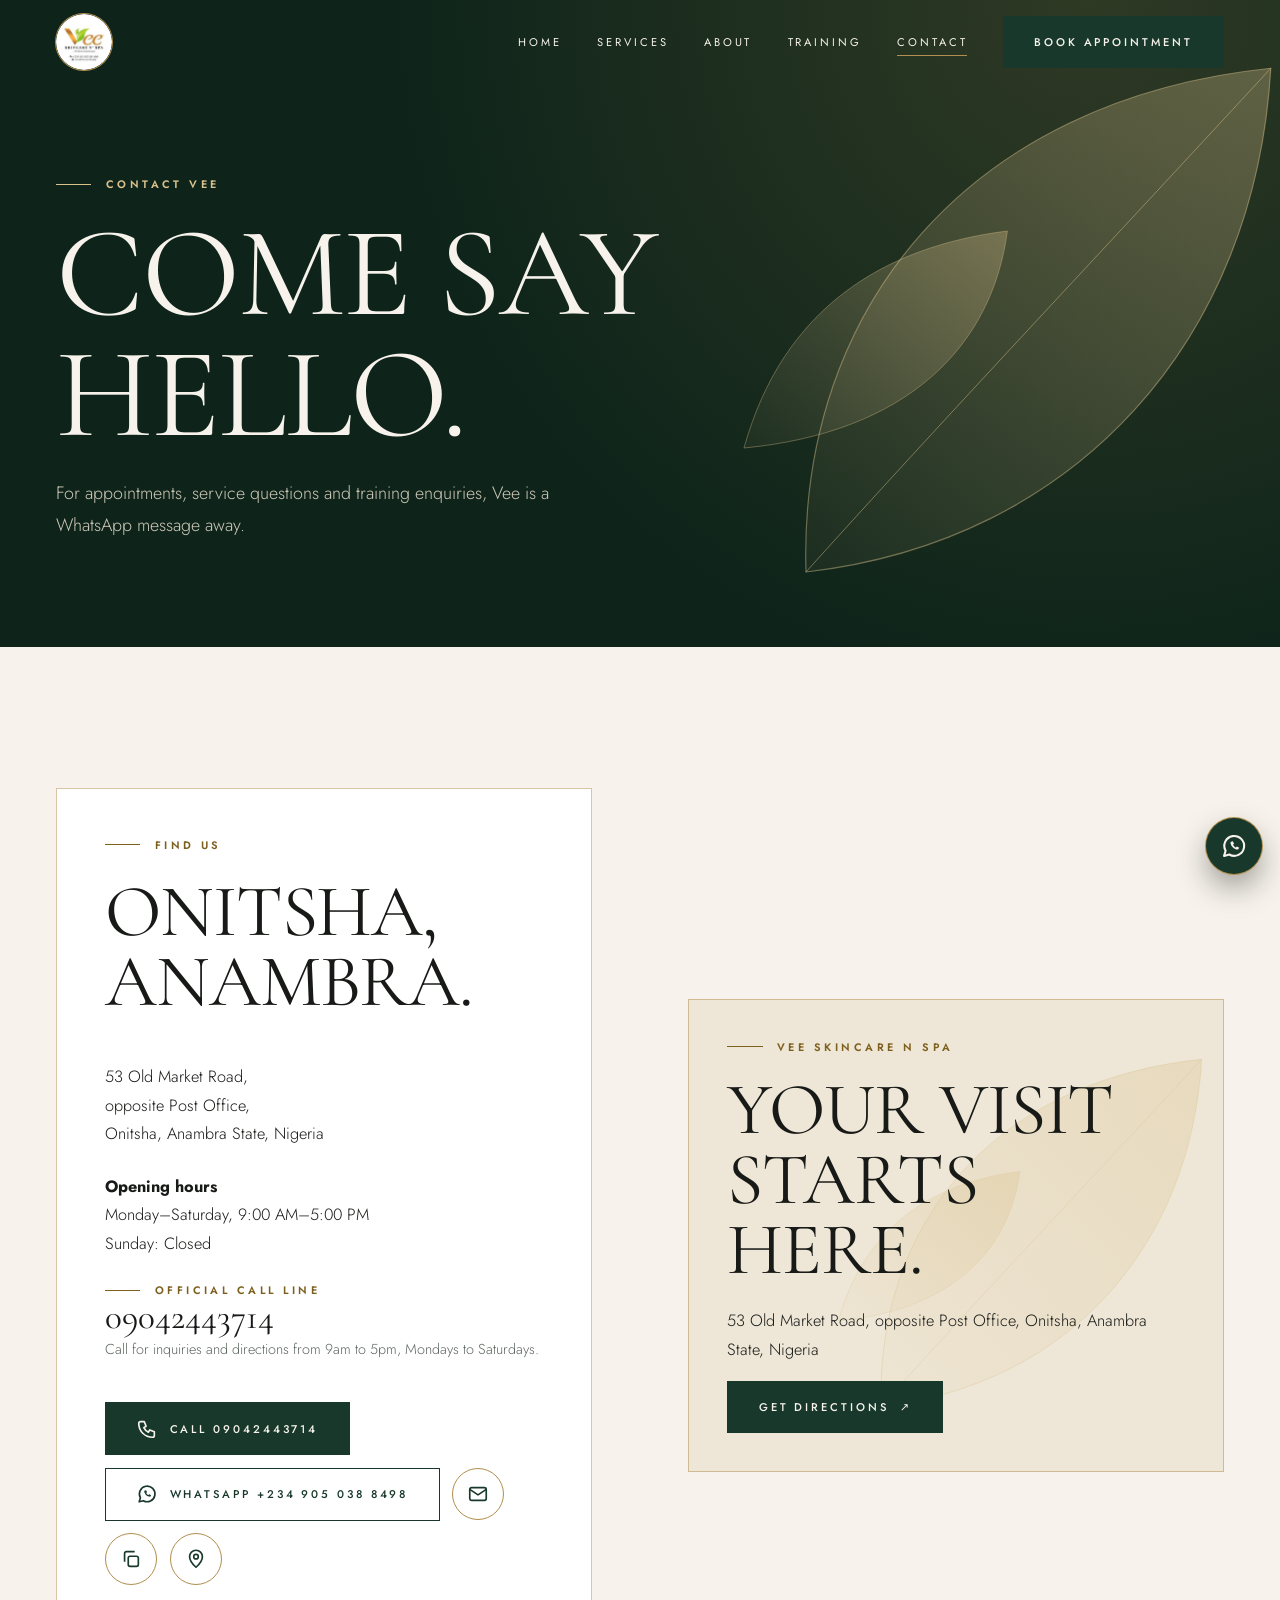
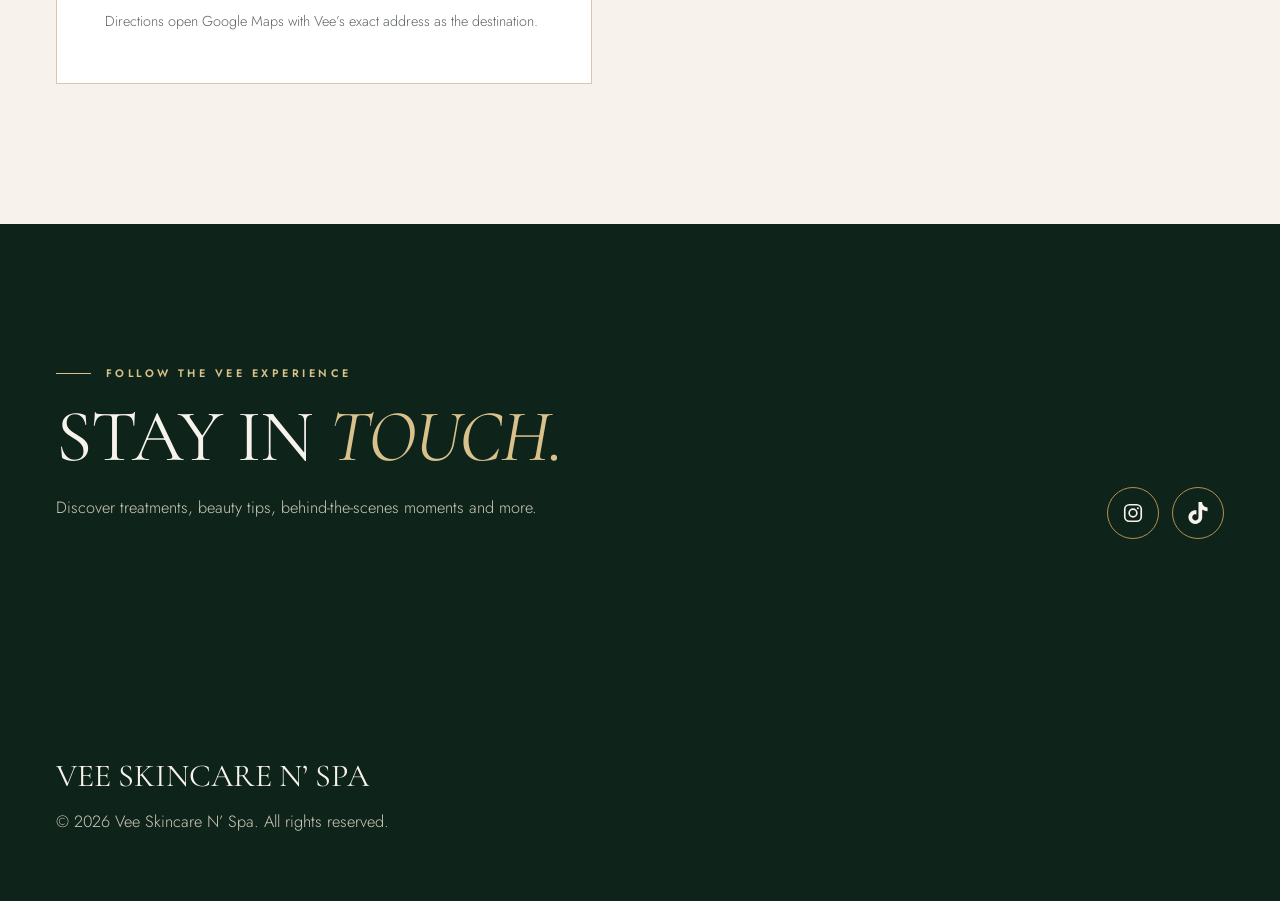
==== contact.html @ a5ddc97e "Vee Skincare N' Spa premium website" ====
<!doctype html>
<html lang="en">
  <head>
    <meta charset="utf-8" />
    <meta name="viewport" content="width=device-width, initial-scale=1" />
    <title>Contact | Vee Skincare N’ Spa</title>
    <meta
      name="description"
      content="Contact Vee Skincare N’ Spa in Onitsha."
    />
    <link rel="icon" href="logo.jpg" />
    <link rel="preconnect" href="https://fonts.googleapis.com" /><link rel="preconnect" href="https://fonts.gstatic.com" crossorigin /><link href="https://fonts.googleapis.com/css2?family=Cormorant+Garamond:ital,wght@0,400;0,500;1,400&family=Jost:wght@300;400;500&display=swap" rel="stylesheet" />
    <link rel="stylesheet" href="css/style.css" />
  </head>
  <body>
    <a class="skip-link" href="#main">Skip to content</a>
    <header class="site-header inner">
      <nav class="nav container" aria-label="Main navigation">
        <a class="brand" href="index.html"
          ><img src="logo.jpg" alt="Vee Skincare N’ Spa logo"
        /></a>
        <div class="nav-links">
          <a href="index.html">Home</a><a href="services.html">Services</a
          ><a href="about.html">About</a><a href="training.html">Training</a
          ><a href="contact.html">Contact</a
          ><a class="button" data-book target="_blank" rel="noopener"
            >Book appointment</a
          >
        </div>
        <button
          class="menu-toggle"
          type="button"
          aria-label="Open menu"
          aria-expanded="false"
          aria-controls="mobile-navigation"
        ><span></span><span></span></button>
      </nav>
    </header>
      <nav
        class="mobile-menu"
        id="mobile-navigation"
        aria-label="Mobile navigation"
        aria-hidden="true"
      >
        <a href="index.html">Home</a><a href="services.html">Services</a
        ><a href="about.html">About</a><a href="training.html">Training</a
        ><a href="contact.html">Contact</a
        ><a
          class="button button--light"
          data-book
          target="_blank"
          rel="noopener"
          >Book appointment</a
        >
      </nav>

    <main id="main">
      <section class="page-hero">
        <div class="container">
          <p class="eyebrow">Contact Vee</p>
          <h1 class="display">COME SAY HELLO.</h1>
          <p class="lede">
            For appointments, service questions and training enquiries, Vee is a
            WhatsApp message away.
          </p>
        </div>
      </section>
      <section class="section" id="directions">
        <div class="container contact-block">
          <div class="contact-card">
            <p class="eyebrow">Find us</p>
            <h2 class="heading">ONITSHA,<br />ANAMBRA.</h2>
            <p>53 Old Market Road,<br />opposite Post Office,<br />Onitsha, Anambra State, Nigeria</p>
            <p>
              <strong>Opening hours</strong><br />Monday–Saturday, 9:00 AM–5:00
              PM<br />Sunday: Closed
            </p>
            <div class="contact-call-line"><p class="eyebrow">Official call line</p><a class="call-number" data-call href="tel:+2349042443714">09042443714</a><p class="call-note">Call for inquiries and directions from 9am to 5pm, Mondays to Saturdays.</p></div>
            <div class="contact-actions"><a class="button" data-call data-icon="phone" href="tel:+2349042443714">Call 09042443714</a><a class="button button--outline" data-whatsapp data-icon="whatsapp" target="_blank" rel="noopener noreferrer">WhatsApp +234 905 038 8498</a><a class="contact-action icon-action" data-icon="email" href="mailto:veeskincareorganic@gmail.com" aria-label="Email Vee Skincare N Spa"></a><button class="contact-action contact-action--button icon-action" data-icon="copy" type="button" data-copy="veeskincareorganic@gmail.com" aria-label="Copy Vee Skincare N Spa email"></button><a class="contact-action icon-action" data-icon="location" data-directions href="https://www.google.com/maps/dir/?api=1&amp;destination=53%20Old%20Market%20Road%2C%20opposite%20Post%20Office%2C%20Onitsha%2C%20Anambra%20State%2C%20Nigeria" target="_blank" rel="noopener noreferrer" aria-label="Get directions to Vee Skincare N Spa"></a></div>
            <p class="contact-note">Directions open Google Maps with Vee’s exact address as the destination.</p>
          </div>
          <div class="map-placeholder">
            <div>
              <p class="eyebrow">Vee Skincare N Spa</p><h2 class="heading">YOUR VISIT<br />STARTS HERE.</h2><p>53 Old Market Road, opposite Post Office, Onitsha, Anambra State, Nigeria</p><a class="button" data-directions href="https://www.google.com/maps/dir/?api=1&amp;destination=53%20Old%20Market%20Road%2C%20opposite%20Post%20Office%2C%20Onitsha%2C%20Anambra%20State%2C%20Nigeria" target="_blank" rel="noopener noreferrer">Get directions <span aria-hidden="true">↗</span></a>
            </div>
          </div>
        </div>
      </section>
      <section class="section dark">
        <div class="container cta-panel">
          <div>
            <p class="eyebrow">Follow the Vee experience</p>
            <h2 class="heading">STAY IN <em>TOUCH.</em></h2>
            <p>
              Discover treatments, beauty tips, behind-the-scenes moments and
              more.
            </p>
          </div>
          <div class="social-links social-links--light" aria-label="Vee Skincare N Spa social links"><a href="https://www.instagram.com/vee_aesthetics_n_spa/" data-icon="instagram" target="_blank" rel="noopener noreferrer" aria-label="Instagram Vee Skincare N Spa"></a><a href="https://www.tiktok.com/@veeskincarenspa" data-icon="tiktok" target="_blank" rel="noopener noreferrer" aria-label="TikTok Vee Skincare N Spa"></a></div>
        </div>
      </section>
    </main>
    <footer class="footer">
      <div class="container">
        <h3>VEE SKINCARE N’ SPA</h3>
        <p>
          © <span data-year></span> Vee Skincare N’ Spa. All rights reserved.
        </p>
      </div>
    </footer>
    <button class="to-top" type="button" aria-label="Back to top"><svg viewBox="0 0 24 24" fill="none" stroke="currentColor" stroke-width="2" stroke-linecap="round" stroke-linejoin="round"><path d="M12 19V5M5 12l7-7 7 7"/></svg></button>
    <a
      class="whatsapp-float"
      data-whatsapp
      target="_blank"
      rel="noopener"
      aria-label="Chat on WhatsApp"
      >WA</a
    >
    <div class="mobile-bar">
      <a class="button" data-book target="_blank" rel="noopener">Book</a
      ><a
        class="button button--ghost"
        data-whatsapp
        target="_blank"
        rel="noopener"
        >WhatsApp</a
      >
    </div>
    <script src="js/data.js"></script>
    <script src="js/script.js"></script>
  </body>
</html>
---- css/style.css ----
/* Vee Skincare N’ Spa — luxury editorial design system */
:root{
  --ivory:#f7f3ec;--bone:#eee6d6;--forest:#17382a;--deep:#0e241a;--gold:#b28f4e;--gold-l:#d9c18c;--ink:#181a17;--muted:#5d655f;
  --gold-ink:#7d5f1e;--serif:"Cormorant Garamond","Iowan Old Style",Georgia,serif;--sans:"Jost",system-ui,-apple-system,"Segoe UI",sans-serif;
  --pad:clamp(1.25rem,4.5vw,3.5rem);--ease:cubic-bezier(.19,.7,.2,1);
  /* Photography — real, license-free Unsplash photos. Swap any URL here to
     change an image everywhere it is used; see README for the source list. */
  --img-facial:url("https://images.unsplash.com/photo-1570172619644-dfd03ed5d881?auto=format&fit=crop&w=1800&q=80");
  --img-spa:url("https://images.unsplash.com/photo-1540555700478-4be289fbecef?auto=format&fit=crop&w=1400&q=80");
  --img-skin:url("https://images.unsplash.com/photo-1612817288484-6f916006741a?auto=format&fit=crop&w=1400&q=80");
  --img-massage:url("https://images.unsplash.com/photo-1544161515-4ab6ce6db874?auto=format&fit=crop&w=1400&q=80");
  --img-massage2:url("https://images.unsplash.com/photo-1519823551278-64ac92734fb1?auto=format&fit=crop&w=1400&q=80");
  --img-facial2:url("https://images.unsplash.com/photo-1706795033728-9232ef548a16?auto=format&fit=crop&w=1400&q=80");
  --img-aesthetics:url("https://images.unsplash.com/photo-1746708810803-722593e53772?auto=format&fit=crop&w=1400&q=80");
  --img-body:url("https://images.unsplash.com/photo-1600334129128-685c5582fd35?auto=format&fit=crop&w=1400&q=80");
  --img-training:url("https://images.unsplash.com/photo-1519415510236-718bdfcd89c8?auto=format&fit=crop&w=1400&q=80")}
*,*::before,*::after{box-sizing:border-box}
html{scroll-behavior:smooth;-webkit-text-size-adjust:100%}
body{margin:0;background:var(--ivory);color:var(--ink);font:300 1.02rem/1.75 var(--sans);overflow-x:hidden;-webkit-font-smoothing:antialiased}
body.menu-open,body.intro-active{overflow:hidden}
img,svg{max-width:100%;display:block}a{color:inherit;text-decoration:none}
:focus-visible{outline:2px solid var(--gold);outline-offset:4px}
.skip-link{position:absolute;left:1rem;top:-4rem;background:var(--forest);color:#fff;padding:.7rem 1rem;z-index:400}.skip-link:focus{top:1rem}
.container{width:min(1240px,100% - 2*var(--pad));margin-inline:auto}
.eyebrow{display:flex;align-items:center;gap:.9rem;font:600 .68rem var(--sans);letter-spacing:.32em;text-transform:uppercase;color:var(--gold-ink);margin:0 0 1.3rem}
.eyebrow::before{content:"";width:2.2rem;height:1px;background:currentColor}
.display,.heading{font-family:var(--serif);font-weight:400;line-height:.95;letter-spacing:-.015em;margin:0 0 1.4rem}
.display{font-size:clamp(3.2rem,10vw,8rem)}.heading{font-size:clamp(2.4rem,6vw,4.6rem)}
em{font-style:italic;color:var(--gold-ink)}
.lede{font-size:1.12rem;color:var(--muted);max-width:52ch}
.section{padding:clamp(5rem,11vw,9rem) 0}
.dark,.pathways-section,.booking-banner,.footer{background:var(--deep);color:var(--ivory)}
.dark p,.footer p,.footer a{color:#cfc9b8}
.footer .button{color:#fff}.footer .button--light{color:var(--deep)}
.text-link{display:inline-flex;gap:.6rem;font:500 .72rem var(--sans);letter-spacing:.24em;text-transform:uppercase;padding-bottom:.5rem;border-bottom:1px solid var(--gold);transition:gap .4s var(--ease),color .3s}
.text-link:hover{gap:1.1rem;color:var(--gold)}
.button{display:inline-flex;align-items:center;justify-content:center;gap:.7rem;min-height:52px;padding:.9rem 1.9rem;background:var(--forest);color:var(--ivory);border:1px solid var(--forest);font:500 .7rem var(--sans);letter-spacing:.26em;text-transform:uppercase;cursor:pointer;transition:background .4s,color .4s,border-color .4s,transform .5s var(--ease)}
.button:hover{background:var(--gold);border-color:var(--gold);color:var(--deep);transform:translateY(-2px)}
.button--light{background:var(--ivory);color:var(--deep);border-color:var(--ivory)}
.button--outline,.button--ghost{background:transparent;color:var(--forest)}
.button--outline-light{background:transparent;color:var(--ivory);border-color:rgba(247,243,236,.55)}
.button--nav{min-height:44px;padding:.6rem 1.3rem}
.site-header:not(.is-scrolled) .button--nav{background:transparent;border-color:var(--gold-l);color:var(--ivory)}
.site-header:not(.is-scrolled) .button--nav:hover{background:var(--gold);color:var(--deep)}
/* photography */
.ph,.hero__image,.statement-section__image,.pathway::before{background-color:var(--forest);background-size:cover;background-position:center}
.ph--facial{background-image:var(--img-facial),linear-gradient(160deg,#1a4632,#0e241a)}
.ph--spa{background-image:var(--img-spa),linear-gradient(200deg,#1f5039,#0e241a)}
.ph--skin{background-image:var(--img-skin),linear-gradient(160deg,#c9a968,#8c6d33)}
.ph--massage{background-image:var(--img-massage),linear-gradient(220deg,#173c2a,#0e241a)}
.ph--massage2{background-image:var(--img-massage2),linear-gradient(200deg,#1a4a35,#0e241a)}
.ph--facial2{background-image:var(--img-facial2),linear-gradient(160deg,#c9a968,#8c6d33)}
.ph--aesthetics{background-image:var(--img-aesthetics),linear-gradient(200deg,#173c2a,#0e241a)}
.ph--body{background-image:var(--img-body),linear-gradient(220deg,#1f5039,#0e241a)}
.ph--training{background-image:var(--img-training),linear-gradient(160deg,#1a4632,#0e241a)}
/* header */
.site-header{position:fixed;inset:0 0 auto;z-index:150;color:var(--ivory);transition:background .5s,box-shadow .5s,color .5s}
.site-header.is-scrolled{background:rgba(247,243,236,.93);backdrop-filter:blur(14px);color:var(--ink);box-shadow:0 1px 0 rgba(23,56,42,.1)}
.nav{display:flex;align-items:center;justify-content:space-between;height:84px}
.brand img{width:56px;height:56px;border-radius:50%;object-fit:cover;box-shadow:0 0 0 1px var(--gold)}
.nav-links{display:none;gap:2.2rem;align-items:center;font:400 .7rem var(--sans);letter-spacing:.26em;text-transform:uppercase}
.nav-links a:not(.button){position:relative;padding:.4rem 0}
.nav-links a:not(.button)::after{content:"";position:absolute;left:0;bottom:0;width:0;height:1px;background:var(--gold);transition:width .5s var(--ease)}
.nav-links a:not(.button):hover::after,.nav-links a[aria-current]::after{width:100%}
.menu-toggle{width:50px;height:50px;background:none;border:1px solid currentColor;color:inherit;cursor:pointer;display:grid;place-content:center;gap:6px;font-size:1.2rem;position:relative}
.menu-toggle span{display:block;width:20px;height:1.5px;background:currentColor;transition:transform .35s var(--ease),opacity .25s var(--ease)}
.menu-toggle[aria-expanded="true"] span:first-child{transform:translateY(3.75px) rotate(45deg)}
.menu-toggle[aria-expanded="true"] span:last-child{transform:translateY(-3.75px) rotate(-45deg)}
.mobile-menu{position:fixed;inset:84px 0 0;z-index:140;background:var(--deep);color:var(--ivory);padding:2.5rem var(--pad);display:flex;flex-direction:column;gap:1.3rem;font:400 2.2rem var(--serif);opacity:0;visibility:hidden;transform:translateY(-10px);transition:.5s var(--ease)}
.mobile-menu.is-open{opacity:1;visibility:visible;transform:none}
.mobile-menu__inner{display:flex;flex-direction:column;gap:1.3rem;align-items:flex-start}
.mobile-menu .button{font:500 .7rem var(--sans)}
@media(min-width:960px){.nav-links{display:flex}.menu-toggle,.mobile-menu{display:none}}
/* hero */
.hero{position:relative;min-height:100svh;display:flex;align-items:flex-end;color:var(--ivory);overflow:hidden;padding:9rem 0 6rem}
.hero__image{position:absolute;inset:-4%;background-image:linear-gradient(180deg,rgba(14,36,26,.5) 0%,rgba(14,36,26,.35) 40%,rgba(14,36,26,.92) 100%),linear-gradient(90deg,rgba(14,36,26,.75),transparent 70%),var(--img-facial),radial-gradient(circle at 70% 20%,#2f6a4c,#0e241a 70%);animation:drift 22s ease-in-out infinite alternate}
@keyframes drift{to{transform:scale(1.07) translate3d(-1%,-1%,0)}}
.hero::after{content:"";position:absolute;inset:1.2rem;border:1px solid rgba(217,193,140,.35);pointer-events:none}
.hero__content{position:relative}
.hero__title{margin-bottom:1.6rem}.hero__title em{display:block}
.hero__copy{max-width:46ch;font-size:1.15rem;color:#e4dece}
.hero-actions{display:flex;flex-wrap:wrap;gap:1rem;margin-top:2.2rem}
.hero__meta{display:flex;gap:1.6rem;flex-wrap:wrap;margin-top:3rem;padding-top:1.4rem;border-top:1px solid rgba(217,193,140,.35);font:400 .68rem var(--sans);letter-spacing:.26em;text-transform:uppercase;color:var(--gold-l)}
.hero__scroll{display:none}
/* layout */
.split,.intro-grid,.contact-block,.location-grid,.cta-panel,.booking-banner__inner,.social-section__inner,.service-intro,.section-head{display:grid;gap:2.5rem}
@media(min-width:900px){.split,.intro-grid,.contact-block,.location-grid{grid-template-columns:1fr 1fr;align-items:center;gap:6rem}.cta-panel,.booking-banner__inner,.social-section__inner,.service-intro,.section-head{grid-template-columns:1fr auto;align-items:end}}
.photo-frame{position:relative;aspect-ratio:4/5;background:var(--bone)}
.photo-frame::after{content:"";position:absolute;inset:1.3rem -1.3rem -1.3rem 1.3rem;border:1px solid var(--gold);z-index:-1}
.photo-frame img,.photo-frame .ph{width:100%;height:100%;object-fit:cover}
.hero::before{content:"";position:absolute;right:-6%;top:12%;width:min(56vw,640px);aspect-ratio:1;background:var(--art-leaf) center/contain no-repeat;opacity:.9;z-index:1;pointer-events:none}
.photo-frame{isolation:isolate;margin:0 1.3rem 1.3rem 0}
.image-note{position:absolute;left:1rem;bottom:1rem;font:500 .6rem var(--sans);letter-spacing:.2em;text-transform:uppercase;background:rgba(247,243,236,.92);padding:.3rem .7rem}
.section-marker{display:flex;gap:1rem;font:400 .68rem var(--sans);letter-spacing:.3em;text-transform:uppercase;color:var(--gold)}
.intro-grid .section-marker{display:none}
.page-hero{position:relative;padding:11rem 0 5.5rem;background:var(--art-leaf) right -8% center/min(70vw,620px) no-repeat,radial-gradient(circle at 85% 0,rgba(178,143,78,.2),transparent 55%),var(--deep);color:var(--ivory);overflow:hidden}
.page-hero .display{max-width:14ch}
.page-hero .lede{color:#cfc9b8}
.strip{background:var(--forest);color:var(--gold-l);padding:1.3rem 0;overflow:hidden;white-space:nowrap;font:italic 400 1.6rem var(--serif)}
.strip span{display:inline-block;margin:0 1.6rem}.strip span+span::before{content:"✦";margin-right:3.2rem;font-size:.7rem;vertical-align:middle;color:var(--gold)}
/* pathways */
.pathways-section{padding:clamp(5rem,10vw,8rem) 0}
.pathways-grid{display:grid;gap:1rem;margin-top:3rem}
@media(min-width:860px){.pathways-grid{grid-template-columns:1.2fr 1fr 1fr;grid-auto-rows:minmax(260px,auto)}.pathway--tall{grid-row:span 2}.pathway--wide{grid-column:span 2}}
.pathway{position:relative;min-height:260px;padding:1.6rem;display:flex;flex-direction:column;justify-content:space-between;overflow:hidden;isolation:isolate;color:var(--ivory)}
.pathway::before{content:"";position:absolute;inset:0;z-index:-2;transition:transform 1.4s var(--ease);background-image:var(--pw-img),linear-gradient(160deg,#1a4632,#0e241a)}
.pathway::after{content:"";position:absolute;inset:0;z-index:-1;background:linear-gradient(180deg,rgba(14,36,26,.15),rgba(14,36,26,.85))}
.pathway:hover::before{transform:scale(1.08)}
.pathway--skin{--pw-img:var(--img-facial)}.pathway--aesthetics{--pw-img:var(--img-skin)}.pathway--body{--pw-img:var(--img-spa)}.pathway--wellness{--pw-img:var(--img-massage)}.pathway--training{--pw-img:var(--img-training)}
.pathway__number{font:400 .7rem var(--sans);letter-spacing:.3em;color:var(--gold-l)}
.pathway__body strong{display:block;font:400 2.2rem/1 var(--serif);margin-bottom:.4rem}
.pathway__body small{display:block;color:#ddd6c4;font-size:.9rem}
.pathway__body i{position:absolute;right:1.6rem;bottom:1.4rem;font-style:normal;color:var(--gold-l);transition:transform .5s var(--ease)}
.pathway:hover .pathway__body i{transform:translate(4px,-4px)}
.section-head--light .heading{color:var(--ivory)}.section-head--light p{color:#cfc9b8}
/* treatments */
.treatment-list{margin-top:2.5rem;border-top:1px solid rgba(23,56,42,.25)}
.treatment-row{display:grid;grid-template-columns:2.4rem 1fr auto 1.4rem;gap:1.2rem;align-items:center;padding:1.5rem 0;border-bottom:1px solid rgba(23,56,42,.25);transition:padding .5s var(--ease),background .4s}
.treatment-row:hover{padding-inline:1.2rem;background:var(--bone)}
.treatment-row__number{font:500 .7rem var(--sans);letter-spacing:.2em;color:var(--gold-ink)}
.treatment-row__name{font:400 clamp(1.5rem,3vw,2.2rem)/1.1 var(--serif)}
.treatment-row__name small{display:block;font:400 .66rem var(--sans);letter-spacing:.24em;text-transform:uppercase;color:var(--muted);margin-top:.3rem}
.treatment-row__price{font:500 1.05rem var(--sans);color:var(--forest)}
.treatment-row__arrow{color:var(--gold-ink)}
/* service cards — typographic, no imagery: a considered printed menu, not a
   photo grid. Distinction comes from type, spacing and a gold rule, not
   repeated stock photography. */
.service-grid{display:grid;gap:1px;background:rgba(23,56,42,.14);border:1px solid rgba(23,56,42,.14);margin:2.5rem 0 0}
@media(min-width:720px){.service-grid{grid-template-columns:1fr 1fr}}
@media(min-width:1180px){.service-grid{grid-template-columns:1fr 1fr 1fr}}
.service-card{background:#fff;padding:2rem 1.9rem;display:flex;flex-direction:column;gap:1rem;position:relative;transition:background .4s var(--ease)}
.service-card:hover{background:var(--bone)}
.service-card::before{content:"";position:absolute;left:0;top:0;bottom:0;width:0;background:var(--gold);transition:width .45s var(--ease)}
.service-card:hover::before{width:3px}
.service-card .eyebrow{font-size:.6rem;margin-bottom:0}.service-card .eyebrow::before{width:1.2rem}
.service-card h3{font:400 1.5rem/1.22 var(--serif);margin:0;color:var(--ink);letter-spacing:-.005em}
.service-card__meta{display:flex;align-items:baseline;justify-content:space-between;gap:1rem;margin-top:auto;padding-top:.9rem;border-top:1px solid rgba(23,56,42,.12)}
.service-card__price{font:500 1.05rem var(--sans);color:var(--forest);margin:0}
.service-card__price--ask{color:var(--gold-ink);font-style:italic;font-family:var(--serif);font-size:1.05rem}
.service-card__book{font:500 .64rem var(--sans);letter-spacing:.2em;text-transform:uppercase;color:var(--forest);border-bottom:1px solid var(--gold);padding-bottom:.2rem;white-space:nowrap;transition:color .3s}
.service-card:hover .service-card__book{color:var(--gold)}
.treatment-row__price--ask{color:var(--gold-ink);font-style:italic;font-family:var(--serif)}
.service-filters{display:flex;flex-wrap:wrap;gap:.6rem;margin:2.2rem 0 1.4rem}
.filter{padding:.6rem 1.15rem;min-height:44px;background:none;border:1px solid rgba(23,56,42,.35);color:var(--forest);font:500 .66rem var(--sans);letter-spacing:.18em;text-transform:uppercase;cursor:pointer;transition:.3s}
.filter.active,.filter:hover{background:var(--forest);color:var(--ivory);border-color:var(--forest)}
.directory-tools{display:flex;flex-wrap:wrap;gap:1rem;align-items:end;justify-content:space-between}
.search-field{display:grid;gap:.4rem;font:500 .66rem var(--sans);letter-spacing:.2em;text-transform:uppercase;flex:1;min-width:240px}
.search-field input{padding:.95rem 1.1rem;border:1px solid rgba(23,56,42,.35);background:#fff;font:300 1rem var(--sans);border-radius:0}
.notice{padding:1.2rem 1.5rem;border-left:2px solid var(--gold);background:var(--bone);color:var(--muted);font-size:.95rem}
/* statement, gallery */
.statement-section{position:relative;min-height:80vh;display:grid;align-items:center;color:var(--ivory);overflow:hidden;isolation:isolate}
.statement-section__image{position:absolute;inset:0;z-index:-1;background-image:linear-gradient(rgba(14,36,26,.55),rgba(14,36,26,.8)),var(--img-spa),radial-gradient(circle at 30% 30%,#2f6a4c,#0e241a 75%);background-attachment:scroll}
.statement-section__mark{display:block;margin-top:1.5rem;font:400 .7rem var(--sans);letter-spacing:.4em;color:var(--gold-l)}
.gallery{display:grid;gap:1rem;margin-top:3rem}
@media(min-width:800px){.gallery--editorial{grid-template-columns:1.4fr 1fr 1fr;align-items:end}.gallery--editorial figure:nth-child(2){margin-bottom:3rem}}
.gallery figure{margin:0;position:relative;overflow:hidden;aspect-ratio:3/4}
.gallery figure .ph{position:absolute;inset:0;transition:transform 1.4s var(--ease)}
.gallery figure:hover .ph{transform:scale(1.07)}
.gallery figcaption{position:absolute;inset:auto 0 0;padding:2.4rem 1.2rem 1.1rem;color:#fff;background:linear-gradient(transparent,rgba(14,36,26,.85));font:500 .64rem var(--sans);letter-spacing:.26em;text-transform:uppercase}
.social-section{background:var(--bone);padding:clamp(4rem,8vw,6.5rem) 0}
.booking-banner{padding:clamp(4.5rem,9vw,7rem) 0;background:radial-gradient(circle at 15% 0,rgba(178,143,78,.28),transparent 50%),var(--forest)}
.booking-banner__actions{display:flex;flex-wrap:wrap;gap:1rem}
/* contact */
.location-card,.contact-card{display:grid;gap:1.5rem}
.location-card__label{display:block;font:600 .64rem var(--sans);letter-spacing:.3em;text-transform:uppercase;color:var(--gold-ink);margin-bottom:.3rem}
.location-card p,.contact-card p{margin:0}
.call-note,.contact-note{font-size:.9rem;color:var(--muted)}
.call-number{font:400 2.2rem/1.1 var(--serif);display:block}
.contact-channel{display:grid;gap:.5rem}.contact-channel a{border-bottom:1px solid rgba(178,143,78,.5);justify-self:start}
.contact-actions,.social-links{display:flex;flex-wrap:wrap;gap:.8rem;margin-top:1rem}
.icon-action,.social-links a{width:52px;height:52px;display:grid;place-items:center;border:1px solid var(--gold);color:var(--forest);background:none;cursor:pointer;border-radius:50%;transition:.4s var(--ease)}
.social-links--light a{color:var(--ivory)}
.icon-action:hover,.social-links a:hover{background:var(--gold);color:var(--deep);transform:translateY(-4px)}
.icon-action svg,.social-links svg,.button svg{width:22px;height:22px}
.icon-action.is-done{background:var(--forest);color:#fff}
.map-placeholder{min-height:340px;padding:2.4rem;display:grid;align-items:center;background:var(--bone);border:1px solid rgba(178,143,78,.5)}
.reasons,.booking-steps,.booking-choice{display:grid;gap:1.2rem;grid-template-columns:repeat(auto-fit,minmax(230px,1fr));margin:2.5rem 0}
.reason,.step,.booking-choice article{padding:1.8rem;border:1px solid rgba(178,143,78,.45)}
.reason h3,.step h3,.booking-choice h3{font:400 1.7rem var(--serif);margin:.4rem 0}
.step span{color:var(--gold-ink);letter-spacing:.3em;font-size:.75rem;font-weight:600}
.booking-notice{margin:1.5rem 0 2rem}
/* footer & fixed */
.footer{padding:5rem 0 6.5rem}
.footer-grid{display:grid;gap:2.5rem;grid-template-columns:repeat(auto-fit,minmax(210px,1fr));margin-bottom:3rem}
.footer h3{font:400 2rem/1 var(--serif);margin:0 0 1rem}.footer-links{display:grid;gap:.6rem}.footer a:hover{color:var(--gold-l)}
.footer .eyebrow{color:var(--gold-l)}
.whatsapp-float{position:fixed;right:1.1rem;bottom:5.6rem;width:56px;height:56px;border-radius:50%;background:var(--forest);color:var(--ivory);display:grid;place-items:center;z-index:120;box-shadow:0 0 0 1px var(--gold),0 14px 30px rgba(0,0,0,.35);transition:transform .4s var(--ease)}
.whatsapp-float:hover{transform:scale(1.08)}.whatsapp-float svg{width:28px;height:28px}
.mobile-bar{position:fixed;inset:auto 0 0;display:grid;grid-template-columns:1fr 1fr;gap:.6rem;padding:.6rem;background:var(--ivory);z-index:120;box-shadow:0 -1px 0 rgba(23,56,42,.12)}
@media(min-width:960px){.mobile-bar{display:none}.whatsapp-float{bottom:1.6rem}.footer{padding-bottom:3rem}}
.reveal{opacity:0;transform:translateY(34px);transition:opacity 1.1s var(--ease),transform 1.1s var(--ease)}.reveal.is-visible{opacity:1;transform:none}
/* intro — cinematic, auto-entering, no button required */
.intro{position:fixed;inset:0;z-index:500;display:grid;place-items:center;text-align:center;padding:2rem;color:var(--ivory);background:radial-gradient(circle at 50% 30%,#1f5039,var(--deep) 72%);perspective:1000px;transition:opacity 1.1s var(--ease),visibility 1.1s}
.intro[hidden]{display:none}
.intro.is-leaving{opacity:0;pointer-events:none}
.intro.is-leaving .intro__logo{transform:scale(.82) translateY(-10px) rotateY(0);transition:transform 1s var(--ease)}
.intro::before{content:"";position:absolute;inset:1.2rem;border:1px solid rgba(217,193,140,.4);animation:frame-in 1.4s var(--ease) both}
@keyframes frame-in{from{opacity:0;transform:scale(.96)}}
.intro__inner{position:relative;display:grid;gap:1.4rem;justify-items:center;max-width:36rem}
.intro__logo-wrap{width:clamp(150px,36vw,220px);aspect-ratio:1;position:relative;animation:logo-enter 1.3s var(--ease) both, logo-bounce 3.6s ease-in-out 1.3s infinite}
.intro__logo-wrap::before{content:"";position:absolute;inset:-14px;border-radius:50%;background:radial-gradient(circle,rgba(217,193,140,.5),transparent 70%);animation:glow-pulse 3.6s ease-in-out 1.3s infinite}
.intro__logo{position:absolute;inset:0;width:100%;height:100%;border-radius:50%;object-fit:cover;box-shadow:0 0 0 1px var(--gold),0 0 0 10px rgba(217,193,140,.12),0 40px 70px -20px rgba(0,0,0,.7)}
@keyframes logo-enter{from{opacity:0;transform:scale(.5) rotateY(-40deg) translateY(40px)}}
@keyframes logo-bounce{0%,100%{transform:translateY(0) rotateY(0deg) rotateX(0deg)}25%{transform:translateY(-14px) rotateY(8deg) rotateX(-3deg)}50%{transform:translateY(0) rotateY(0deg) rotateX(0deg)}75%{transform:translateY(-7px) rotateY(-8deg) rotateX(3deg)}}
@keyframes glow-pulse{0%,100%{opacity:.5;transform:scale(1)}50%{opacity:.9;transform:scale(1.12)}}
.intro__title{font:400 clamp(2.2rem,6.5vw,3.6rem)/1.08 var(--serif);margin:0;animation:rise 1.2s .5s var(--ease) both}
.intro__copy{color:#d5cfbe;margin:0;max-width:32ch;animation:rise 1.2s .8s var(--ease) both}
.intro__skip{position:absolute;right:1.6rem;bottom:1.6rem;background:none;border:1px solid rgba(217,193,140,.4);color:#d5cfbe;font:500 .62rem var(--sans);letter-spacing:.22em;text-transform:uppercase;padding:.6rem 1.1rem;cursor:pointer;min-height:40px;animation:rise 1.2s 1.1s var(--ease) both;transition:border-color .3s,color .3s}
.intro__skip:hover{border-color:var(--gold);color:var(--gold-l)}
@keyframes rise{from{opacity:0;transform:translateY(24px)}}
@media(prefers-reduced-motion:reduce){*,*::before,*::after{animation:none!important;transition-duration:.01ms!important;scroll-behavior:auto!important}.reveal{opacity:1;transform:none}.intro{transition:opacity .01ms}}
/* scroll-to-top */
.to-top{position:fixed;left:1.1rem;bottom:5.6rem;width:52px;height:52px;border-radius:50%;background:var(--ivory);color:var(--forest);border:1px solid var(--gold);display:grid;place-items:center;z-index:110;box-shadow:0 10px 26px rgba(14,36,26,.28);opacity:0;transform:translateY(12px) scale(.85);pointer-events:none;transition:opacity .4s var(--ease),transform .4s var(--ease)}
.to-top.is-visible{opacity:1;transform:none;pointer-events:auto}
.to-top:hover{background:var(--gold);color:#fff}
.to-top svg{width:20px;height:20px}
@media(min-width:960px){.to-top{left:auto;bottom:1.6rem;right:5.4rem}}

/*ART-START*/
:root{--art-leaf:url("data:image/svg+xml,%3Csvg xmlns='http://www.w3.org/2000/svg' viewBox='0 0 800 800' fill='none'%3E%3Cdefs%3E%3ClinearGradient id='g' x1='0' y1='1' x2='1' y2='0'%3E%3Cstop offset='0' stop-color='%23d9c18c' stop-opacity='.05'/%3E%3Cstop offset='1' stop-color='%23d9c18c' stop-opacity='.32'/%3E%3C/linearGradient%3E%3C/defs%3E%3Cpath d='M120 720C110 380 330 110 720 70C700 420 470 680 120 720Z' fill='url%28%23g%29' stroke='%23d9c18c' stroke-opacity='.45' stroke-width='1.5'/%3E%3Cpath d='M120 720C300 520 480 330 720 70' stroke='%23d9c18c' stroke-opacity='.5' stroke-width='1.2'/%3E%3Cpath d='M40 560C90 380 220 300 380 280C360 430 250 540 40 560Z' fill='url%28%23g%29' stroke='%23d9c18c' stroke-opacity='.4' stroke-width='1.2'/%3E%3C/svg%3E")}
/*ART-END*/

/* forms, lists, timeline */
.form-wrap{display:grid;gap:3rem}
@media(min-width:960px){.form-wrap{grid-template-columns:.8fr 1.2fr;gap:6rem;align-items:start}}
.form{display:grid;gap:1.4rem;padding:clamp(1.5rem,4vw,3rem);margin-right:clamp(0px,4vw,4.5rem);background:#fff;border:1px solid rgba(178,143,78,.5);position:relative}
.form::before{content:"";position:absolute;inset:.6rem;border:1px solid rgba(178,143,78,.25);pointer-events:none}
.form-grid{display:grid;gap:1.4rem}@media(min-width:640px){.form-grid{grid-template-columns:1fr 1fr}.field--full{grid-column:1/-1}}
.field{display:grid;gap:.5rem}
.field label{font:500 .64rem var(--sans);letter-spacing:.26em;text-transform:uppercase;color:var(--forest)}
.field input,.field select,.field textarea{width:100%;padding:.95rem 1rem;border:1px solid rgba(23,56,42,.3);border-radius:0;background:var(--ivory);font:300 1rem var(--sans);color:var(--ink);min-height:52px}
.field textarea{min-height:120px;resize:vertical}
.field input:focus,.field select:focus,.field textarea:focus{outline:none;border-color:var(--gold);box-shadow:0 0 0 3px rgba(178,143,78,.22)}
.field.has-error input,.field.has-error select{border-color:#a3402f}
.field-error{min-height:1.1em;font-size:.82rem;color:#a3402f}
.form-status{margin:0;padding:1rem 1.2rem;border-left:2px solid var(--gold);background:var(--bone);font-size:.95rem}
.form-status[hidden]{display:none}
.checklist{list-style:none;margin:1.5rem 0 2rem;padding:0;display:grid;gap:.9rem}
.checklist li{display:flex;gap:1rem;align-items:baseline;padding-bottom:.9rem;border-bottom:1px solid rgba(23,56,42,.15)}
.checklist li::before{content:"✦";color:var(--gold);font-size:.7rem}
.big-quote{font:italic 400 clamp(2rem,5vw,3.6rem)/1.15 var(--serif);max-width:20ch}
.section:not(.dark) .step,.section:not(.dark) .reason{background:#fff}
.dark .reason,.dark .step{background:rgba(255,255,255,.04)}
.dark .reason p,.dark .step p{color:#cfc9b8}
.contact-block .contact-card{padding:clamp(1.5rem,4vw,3rem);background:#fff;border:1px solid rgba(178,143,78,.5)}
.map-placeholder{background:var(--art-leaf) right -20% center/80% no-repeat,var(--bone)}
.treatment-list:empty{display:none}

/* On dark backgrounds the lighter gold reads clearly — restore it there */
.dark .eyebrow,.hero .eyebrow,.page-hero .eyebrow,.pathways-section .eyebrow,
.booking-banner .eyebrow,.intro .eyebrow,.statement-section .eyebrow,
.dark em,.hero em,.page-hero em,.pathways-section em,.booking-banner em,
.intro em,.statement-section em{color:var(--gold-l)}
.dark .eyebrow::before,.hero .eyebrow::before,.page-hero .eyebrow::before,
.pathways-section .eyebrow::before,.booking-banner .eyebrow::before,
.statement-section .eyebrow::before{background:var(--gold-l)}
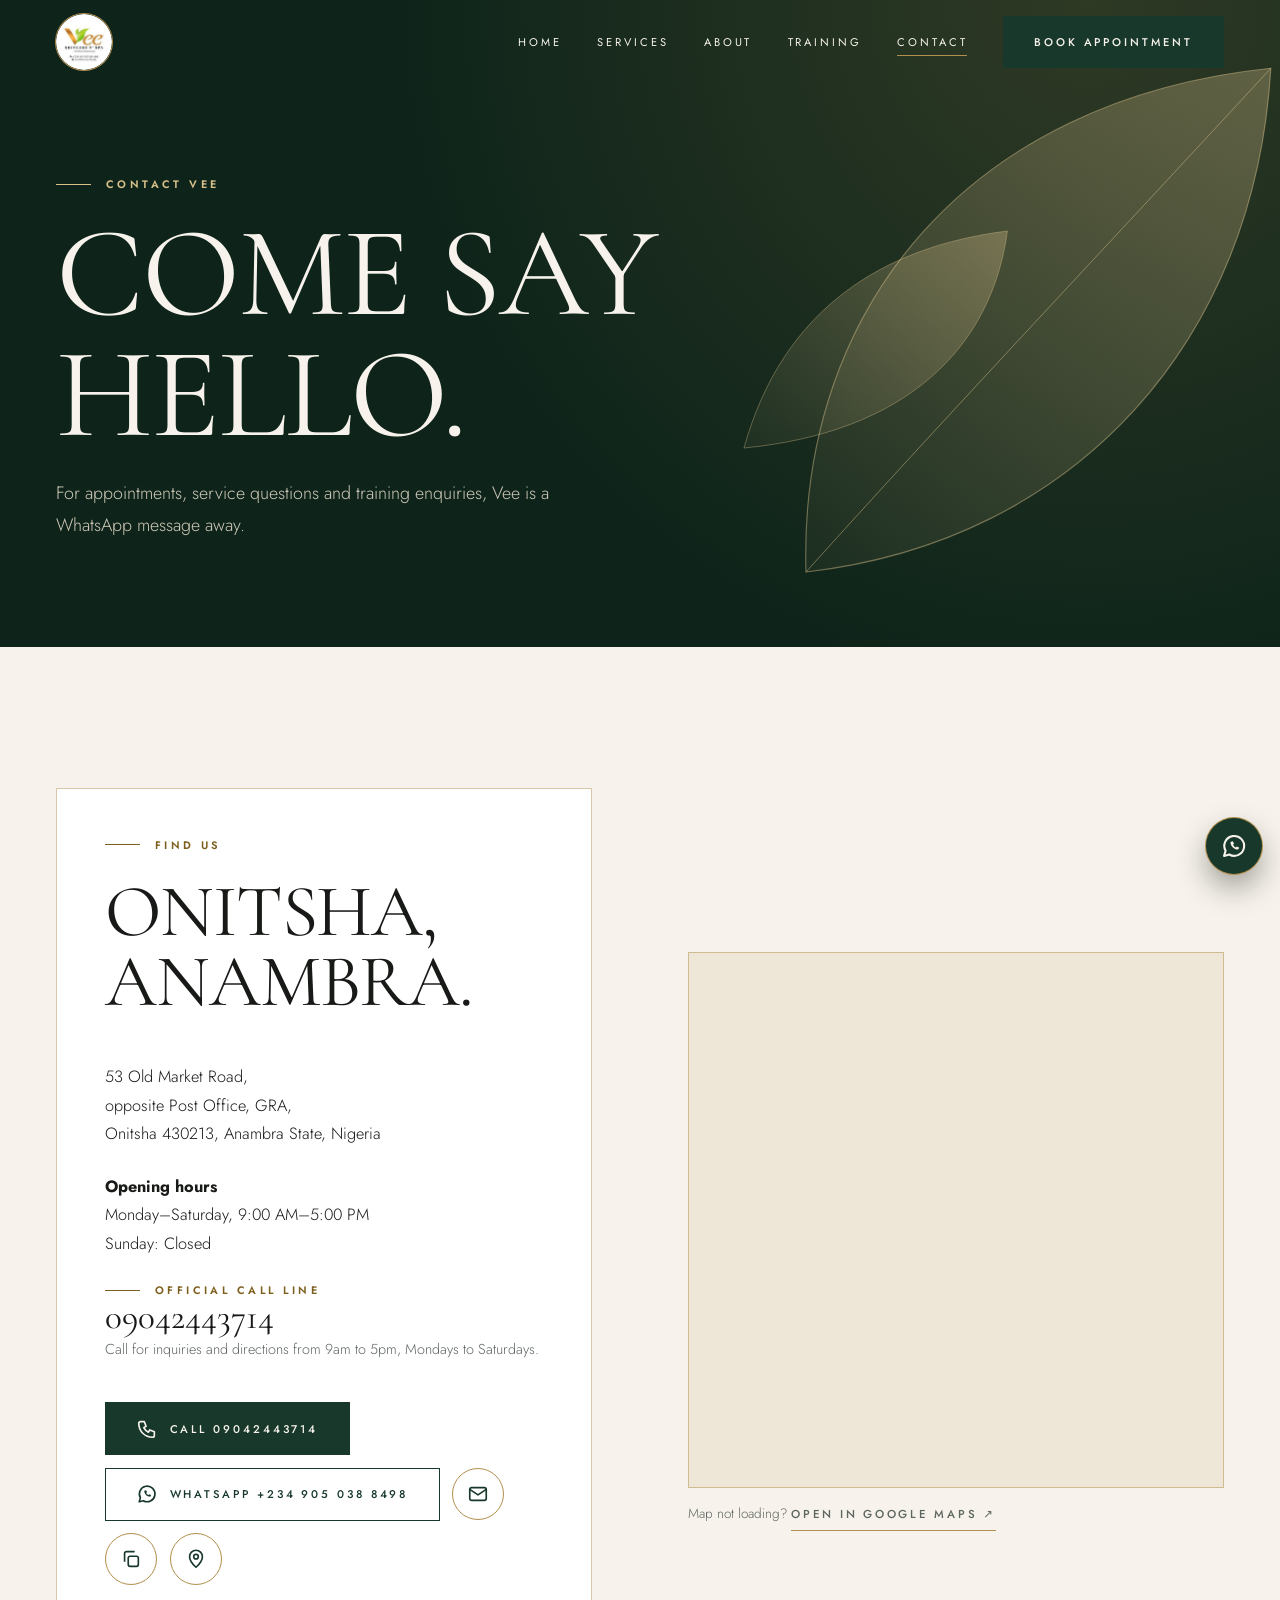
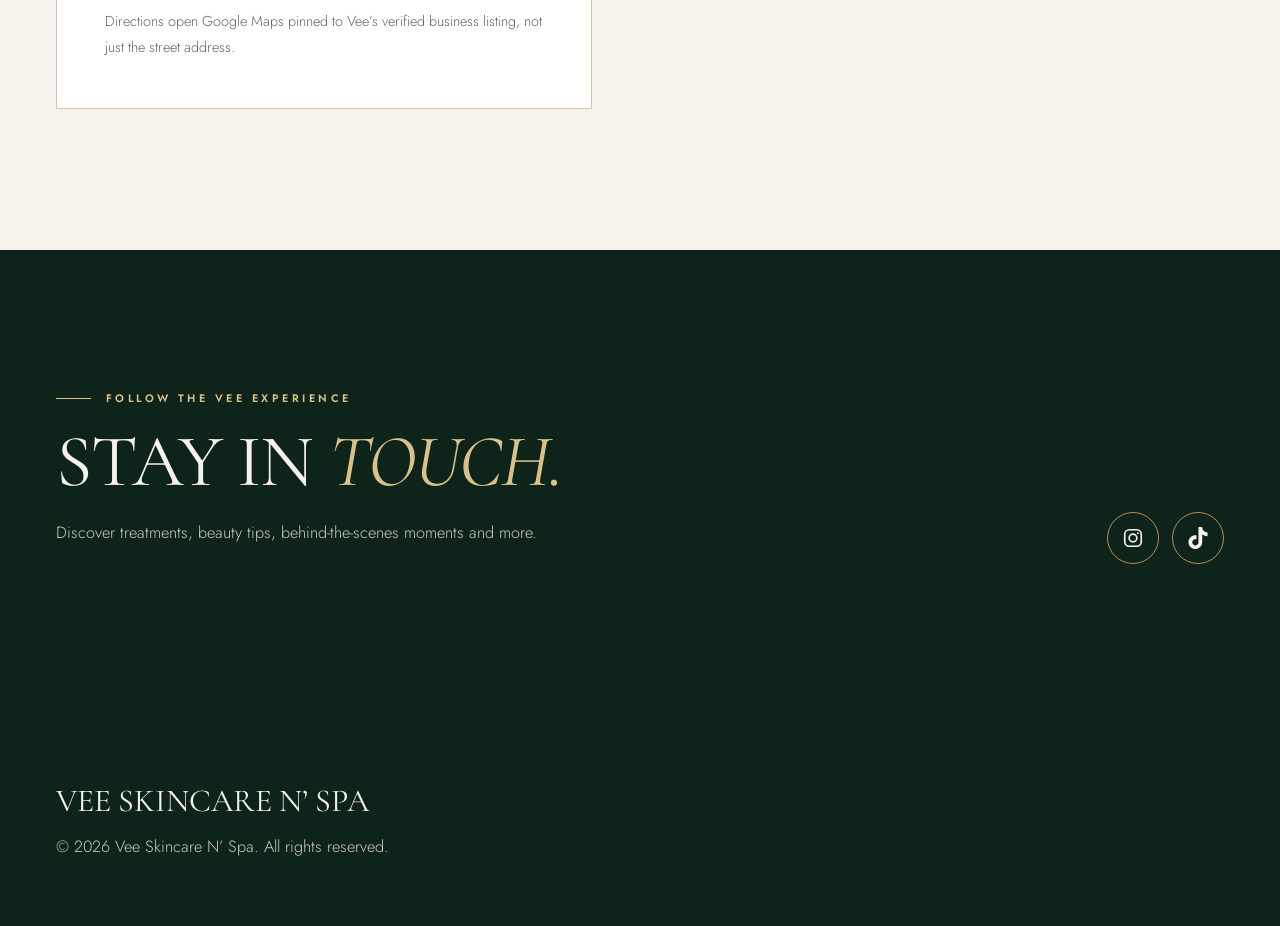
==== commit 3c829124: "Fixed the GPS location" ====
--- a/contact.html
+++ b/contact.html
@@ -70,19 +70,20 @@
           <div class="contact-card">
             <p class="eyebrow">Find us</p>
             <h2 class="heading">ONITSHA,<br />ANAMBRA.</h2>
-            <p>53 Old Market Road,<br />opposite Post Office,<br />Onitsha, Anambra State, Nigeria</p>
+            <p>53 Old Market Road,<br />opposite Post Office, GRA,<br />Onitsha 430213, Anambra State, Nigeria</p>
             <p>
               <strong>Opening hours</strong><br />Monday–Saturday, 9:00 AM–5:00
               PM<br />Sunday: Closed
             </p>
             <div class="contact-call-line"><p class="eyebrow">Official call line</p><a class="call-number" data-call href="tel:+2349042443714">09042443714</a><p class="call-note">Call for inquiries and directions from 9am to 5pm, Mondays to Saturdays.</p></div>
-            <div class="contact-actions"><a class="button" data-call data-icon="phone" href="tel:+2349042443714">Call 09042443714</a><a class="button button--outline" data-whatsapp data-icon="whatsapp" target="_blank" rel="noopener noreferrer">WhatsApp +234 905 038 8498</a><a class="contact-action icon-action" data-icon="email" href="mailto:veeskincareorganic@gmail.com" aria-label="Email Vee Skincare N Spa"></a><button class="contact-action contact-action--button icon-action" data-icon="copy" type="button" data-copy="veeskincareorganic@gmail.com" aria-label="Copy Vee Skincare N Spa email"></button><a class="contact-action icon-action" data-icon="location" data-directions href="https://www.google.com/maps/dir/?api=1&amp;destination=53%20Old%20Market%20Road%2C%20opposite%20Post%20Office%2C%20Onitsha%2C%20Anambra%20State%2C%20Nigeria" target="_blank" rel="noopener noreferrer" aria-label="Get directions to Vee Skincare N Spa"></a></div>
-            <p class="contact-note">Directions open Google Maps with Vee’s exact address as the destination.</p>
+            <div class="contact-actions"><a class="button" data-call data-icon="phone" href="tel:+2349042443714">Call 09042443714</a><a class="button button--outline" data-whatsapp data-icon="whatsapp" target="_blank" rel="noopener noreferrer">WhatsApp +234 905 038 8498</a><a class="contact-action icon-action" data-icon="email" href="mailto:veeskincareorganic@gmail.com" aria-label="Email Vee Skincare N Spa"></a><button class="contact-action contact-action--button icon-action" data-icon="copy" type="button" data-copy="veeskincareorganic@gmail.com" aria-label="Copy Vee Skincare N Spa email"></button><a class="contact-action icon-action" data-icon="location" data-directions href="https://www.google.com/maps/dir/?api=1&amp;destination=Vee+Skincare+and+Med+Spa%2C+53+Old+Market+Road%2C+Onitsha&amp;destination_place_id=ChIJNRGH4NaTQxARjdUnl2yA6rM" target="_blank" rel="noopener noreferrer" aria-label="Get directions to Vee Skincare N Spa"></a></div>
+            <p class="contact-note">Directions open Google Maps pinned to Vee’s verified business listing, not just the street address.</p>
           </div>
-          <div class="map-placeholder">
-            <div>
-              <p class="eyebrow">Vee Skincare N Spa</p><h2 class="heading">YOUR VISIT<br />STARTS HERE.</h2><p>53 Old Market Road, opposite Post Office, Onitsha, Anambra State, Nigeria</p><a class="button" data-directions href="https://www.google.com/maps/dir/?api=1&amp;destination=53%20Old%20Market%20Road%2C%20opposite%20Post%20Office%2C%20Onitsha%2C%20Anambra%20State%2C%20Nigeria" target="_blank" rel="noopener noreferrer">Get directions <span aria-hidden="true">↗</span></a>
+          <div>
+            <div class="map-embed">
+              <iframe src="https://www.google.com/maps?q=place_id:ChIJNRGH4NaTQxARjdUnl2yA6rM&amp;output=embed" loading="lazy" referrerpolicy="no-referrer-when-downgrade" allowfullscreen title="Map showing Vee Skincare N’ Spa’s exact location in Onitsha"></iframe>
             </div>
+            <p class="map-embed__fallback">Map not loading? <a class="text-link" href="https://www.google.com/maps/dir/?api=1&amp;destination=Vee+Skincare+and+Med+Spa%2C+53+Old+Market+Road%2C+Onitsha&amp;destination_place_id=ChIJNRGH4NaTQxARjdUnl2yA6rM" target="_blank" rel="noopener noreferrer">Open in Google Maps ↗</a></p>
           </div>
         </div>
       </section>
--- a/css/style.css
+++ b/css/style.css
@@ -15,9 +15,9 @@
   --img-body:url("https://images.unsplash.com/photo-1600334129128-685c5582fd35?auto=format&fit=crop&w=1400&q=80");
   --img-training:url("https://images.unsplash.com/photo-1519415510236-718bdfcd89c8?auto=format&fit=crop&w=1400&q=80")}
 *,*::before,*::after{box-sizing:border-box}
-html{scroll-behavior:smooth;-webkit-text-size-adjust:100%}
+html{scroll-behavior:smooth;-webkit-text-size-adjust:100%;overflow-x:hidden;width:100%}
 body{margin:0;background:var(--ivory);color:var(--ink);font:300 1.02rem/1.75 var(--sans);overflow-x:hidden;-webkit-font-smoothing:antialiased}
-body.menu-open,body.intro-active{overflow:hidden}
+body.menu-open,body.intro-active,body.modal-open{overflow:hidden}
 img,svg{max-width:100%;display:block}a{color:inherit;text-decoration:none}
 :focus-visible{outline:2px solid var(--gold);outline-offset:4px}
 .skip-link{position:absolute;left:1rem;top:-4rem;background:var(--forest);color:#fff;padding:.7rem 1rem;z-index:400}.skip-link:focus{top:1rem}
@@ -96,8 +96,24 @@
 .page-hero{position:relative;padding:11rem 0 5.5rem;background:var(--art-leaf) right -8% center/min(70vw,620px) no-repeat,radial-gradient(circle at 85% 0,rgba(178,143,78,.2),transparent 55%),var(--deep);color:var(--ivory);overflow:hidden}
 .page-hero .display{max-width:14ch}
 .page-hero .lede{color:#cfc9b8}
-.strip{background:var(--forest);color:var(--gold-l);padding:1.3rem 0;overflow:hidden;white-space:nowrap;font:italic 400 1.6rem var(--serif)}
-.strip span{display:inline-block;margin:0 1.6rem}.strip span+span::before{content:"✦";margin-right:3.2rem;font-size:.7rem;vertical-align:middle;color:var(--gold)}
+/* Scrolling word strip — an infinite marquee so every word stays reachable
+   at any viewport width, instead of a fixed-width line that silently
+   clipped off-screen on narrow screens. Content is duplicated once in the
+   markup for a seamless loop; under reduced motion it wraps as a static,
+   fully-visible line instead of animating. */
+.strip{background:var(--forest);color:var(--gold-l);padding:1.3rem 0;overflow:hidden;max-width:100%}
+.strip__track{display:flex;width:max-content;animation:strip-scroll 26s linear infinite}
+.strip__group{display:flex;flex-shrink:0}
+.strip span{display:inline-flex;align-items:center;white-space:nowrap;font:italic 400 clamp(1.15rem,4vw,1.6rem) var(--serif);margin:0 1.6rem}
+.strip span::after{content:"✦";margin-left:3.2rem;font-size:.7rem;color:var(--gold)}
+@keyframes strip-scroll{from{transform:translateX(0)}to{transform:translateX(-50%)}}
+@media(prefers-reduced-motion:reduce){
+  .strip__track{width:100%}
+  .strip__group:last-child{display:none}
+  .strip__group:first-child{flex-wrap:wrap;flex-shrink:1;width:100%;justify-content:center;row-gap:.6rem}
+  .strip span{white-space:normal}
+}
+.strip:hover .strip__track{animation-play-state:paused}
 /* pathways */
 .pathways-section{padding:clamp(5rem,10vw,8rem) 0}
 .pathways-grid{display:grid;gap:1rem;margin-top:3rem}
@@ -174,6 +190,10 @@
 .icon-action svg,.social-links svg,.button svg{width:22px;height:22px}
 .icon-action.is-done{background:var(--forest);color:#fff}
 .map-placeholder{min-height:340px;padding:2.4rem;display:grid;align-items:center;background:var(--bone);border:1px solid rgba(178,143,78,.5)}
+.map-embed{position:relative;width:100%;aspect-ratio:4/3;border:1px solid rgba(178,143,78,.5);overflow:hidden;background:var(--bone)}
+.map-embed iframe{position:absolute;inset:0;width:100%;height:100%;border:0;display:block}
+.map-embed__fallback{margin-top:.9rem;font-size:.85rem;color:var(--muted)}
+@media(min-width:900px){.map-embed{aspect-ratio:1/1}.location-map{grid-column:1/-1;margin-top:1rem}.location-map .map-embed{aspect-ratio:21/8}}
 .reasons,.booking-steps,.booking-choice{display:grid;gap:1.2rem;grid-template-columns:repeat(auto-fit,minmax(230px,1fr));margin:2.5rem 0}
 .reason,.step,.booking-choice article{padding:1.8rem;border:1px solid rgba(178,143,78,.45)}
 .reason h3,.step h3,.booking-choice h3{font:400 1.7rem var(--serif);margin:.4rem 0}
@@ -210,6 +230,22 @@
 @keyframes rise{from{opacity:0;transform:translateY(24px)}}
 @media(prefers-reduced-motion:reduce){*,*::before,*::after{animation:none!important;transition-duration:.01ms!important;scroll-behavior:auto!important}.reveal{opacity:1;transform:none}.intro{transition:opacity .01ms}}
 /* scroll-to-top */
+/* service detail modal */
+.svc-modal{position:fixed;inset:0;z-index:400;display:grid;place-items:center;padding:1.2rem;background:rgba(14,36,26,.6);opacity:0;visibility:hidden;transition:opacity .35s var(--ease),visibility .35s}
+.svc-modal.is-open{opacity:1;visibility:visible}
+.svc-modal__panel{position:relative;width:min(560px,100%);max-height:85vh;overflow-y:auto;background:#fff;padding:clamp(1.8rem,4vw,2.8rem);transform:translateY(18px);transition:transform .35s var(--ease);border-top:3px solid var(--gold)}
+.svc-modal.is-open .svc-modal__panel{transform:none}
+.svc-modal__close{position:absolute;right:1rem;top:1rem;width:40px;height:40px;border:1px solid rgba(23,56,42,.25);background:none;color:var(--forest);cursor:pointer;display:grid;place-items:center;font-size:1.1rem;line-height:1;transition:border-color .3s,color .3s}
+.svc-modal__close:hover{border-color:var(--gold);color:var(--gold-ink)}
+.svc-modal__eyebrow{margin-bottom:1rem}
+.svc-modal__title{font:400 1.9rem/1.15 var(--serif);margin:0 0 1rem;padding-right:2rem}
+.svc-modal__desc{color:var(--muted);font-size:1.02rem;line-height:1.7;margin:0 0 1.6rem}
+.svc-modal__meta{display:flex;align-items:center;justify-content:space-between;gap:1rem;flex-wrap:wrap;padding-top:1.3rem;border-top:1px solid rgba(23,56,42,.14)}
+.svc-modal__price{font:500 1.3rem var(--sans);color:var(--forest);margin:0}
+.svc-modal__price.service-card__price--ask{font:italic 400 1.25rem var(--serif);color:var(--gold-ink)}
+.service-card{cursor:pointer}
+.service-card:focus-visible{outline:2px solid var(--gold);outline-offset:-2px}
+.treatment-row{cursor:pointer}
 .to-top{position:fixed;left:1.1rem;bottom:5.6rem;width:52px;height:52px;border-radius:50%;background:var(--ivory);color:var(--forest);border:1px solid var(--gold);display:grid;place-items:center;z-index:110;box-shadow:0 10px 26px rgba(14,36,26,.28);opacity:0;transform:translateY(12px) scale(.85);pointer-events:none;transition:opacity .4s var(--ease),transform .4s var(--ease)}
 .to-top.is-visible{opacity:1;transform:none;pointer-events:auto}
 .to-top:hover{background:var(--gold);color:#fff}
